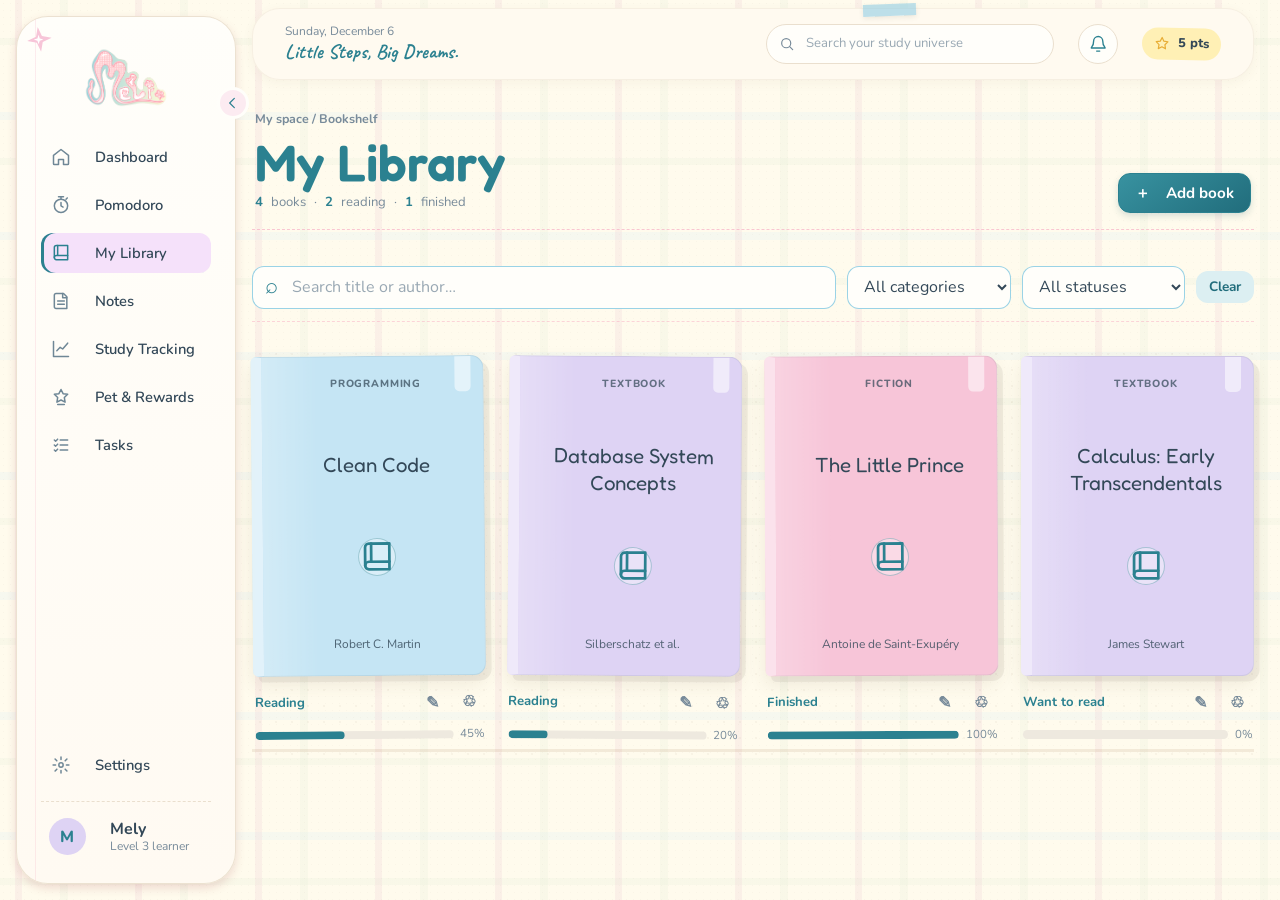
==== frontend/library.html @ 806b7073 "Update backend structure" ====
<!DOCTYPE html>
<html lang="en">
<head>
  <meta charset="UTF-8">
  <meta name="viewport" content="width=device-width, initial-scale=1">
  <meta name="api-base-url" content="http://localhost:5030">
  <meta name="theme-color" content="#fffbed">
  <title>My Library | MELIO</title>
  <link rel="preconnect" href="https://fonts.googleapis.com">
  <link rel="preconnect" href="https://fonts.gstatic.com" crossorigin>
  <link
    href="https://fonts.googleapis.com/css2?family=Caveat:wght@500;600;700&family=Fredoka:wght@500;600;700&family=Nunito:wght@400;600;700;800&display=swap"
    rel="stylesheet">
  <link rel="stylesheet" href="css/variables.css">
  <link rel="stylesheet" href="css/reset.css">
  <link rel="stylesheet" href="css/base.css">
  <link rel="stylesheet" href="css/components.css">
  <link rel="stylesheet" href="css/layout.css">
  <link rel="stylesheet" href="css/pages/library.css">
</head>
<body>
  <div id="app-root" aria-busy="true">
    <div class="app-loading" role="status">Opening your bookshelf…</div>
  </div>

  <template id="library-template">
    <div class="library-page">
      <header class="library-heading">
        <div>
          <p class="page-heading__eyebrow">My space / Bookshelf</p>
          <h1>My Library</h1>
          <p class="library-heading__summary">
            <strong data-book-total>0</strong> books
            <span aria-hidden="true">·</span>
            <strong data-book-reading>0</strong> reading
            <span aria-hidden="true">·</span>
            <strong data-book-finished>0</strong> finished
          </p>
        </div>
        <button class="btn btn-primary" type="button" data-add-book>
          <span aria-hidden="true">＋</span> Add book
        </button>
      </header>

      <div class="library-toolbar" role="search" aria-label="Search and filter books">
        <label class="library-search">
          <span class="visually-hidden">Search title, author, or category</span>
          <span aria-hidden="true">⌕</span>
          <input class="form-input" type="search" placeholder="Search title or author…" data-book-search>
        </label>
        <label>
          <span class="visually-hidden">Filter by category</span>
          <select class="form-select" data-category-filter>
            <option value="all">All categories</option>
            <option>Programming</option>
            <option>Textbook</option>
            <option>Fiction</option>
            <option>Other</option>
          </select>
        </label>
        <label>
          <span class="visually-hidden">Filter by reading status</span>
          <select class="form-select" data-status-filter>
            <option value="all">All statuses</option>
            <option value="Want to read">Want to read</option>
            <option value="Reading">Reading</option>
            <option value="Finished">Finished</option>
          </select>
        </label>
        <button class="btn btn-soft btn-small" type="button" data-clear-filters>Clear</button>
      </div>

      <section class="book-shelf" aria-label="Bookshelf">
        <div class="book-grid" data-book-grid></div>
        <div class="library-empty" data-library-empty hidden>
          <span class="library-empty__icon" aria-hidden="true">⌕</span>
          <h2>No books on this shelf</h2>
          <p>Try another search, or add a new book to your collection.</p>
        </div>
      </section>

      <dialog class="book-dialog card" data-editor-dialog aria-labelledby="book-dialog-title">
        <form class="book-form" data-book-form>
          <header class="dialog-heading">
            <div>
              <p class="page-heading__eyebrow">A new shelf-mate</p>
              <h2 id="book-dialog-title" data-editor-title>Add a book</h2>
            </div>
            <button class="icon-button" type="button" data-close-editor aria-label="Close book editor">×</button>
          </header>
          <label class="form-group">
            <span class="form-label">Book title</span>
            <input class="form-input" name="title" maxlength="100" required placeholder="What are you reading?">
          </label>
          <label class="form-group">
            <span class="form-label">Author</span>
            <input class="form-input" name="author" maxlength="80" required placeholder="Author name">
          </label>
          <div class="book-form__row">
            <label class="form-group">
              <span class="form-label">Category</span>
              <select class="form-select" name="category">
                <option>Programming</option>
                <option>Textbook</option>
                <option>Fiction</option>
                <option>Other</option>
              </select>
            </label>
            <label class="form-group">
              <span class="form-label">Reading status</span>
              <select class="form-select" name="status">
                <option>Want to read</option>
                <option>Reading</option>
                <option>Finished</option>
              </select>
            </label>
          </div>
          <label class="form-group">
            <span class="form-label">Progress <output data-progress-output>0%</output></span>
            <input class="book-progress-input" type="range" name="progress" min="0" max="100" step="5" value="0">
          </label>
          <label class="form-group">
            <span class="form-label">A note about this book</span>
            <textarea class="form-input book-form__summary" name="summary" maxlength="500"
              placeholder="A thought, a quote, or what you hope to learn…"></textarea>
          </label>
          <div class="book-form__actions">
            <button class="btn btn-secondary" type="button" data-close-editor>Cancel</button>
            <button class="btn btn-primary" type="submit">Save book</button>
          </div>
        </form>
      </dialog>

      <dialog class="book-dialog book-detail-dialog card" data-details-dialog aria-labelledby="book-details-title">
        <header class="dialog-heading">
          <div>
            <p class="page-heading__eyebrow" data-details-category></p>
            <h2 id="book-details-title" data-details-title></h2>
            <p class="book-detail-dialog__author" data-details-author></p>
          </div>
          <button class="icon-button" type="button" data-close-details aria-label="Close book details">×</button>
        </header>
        <div class="book-detail-dialog__progress">
          <span data-details-status></span>
          <strong data-details-progress></strong>
          <div class="progress-track" role="progressbar" data-details-progressbar>
            <span></span>
          </div>
        </div>
        <p class="book-detail-dialog__summary" data-details-summary></p>
        <div class="book-form__actions">
          <button class="btn btn-secondary" type="button" data-details-edit>Edit details</button>
          <button class="btn btn-soft" type="button" data-close-details>Close</button>
        </div>
      </dialog>
    </div>
  </template>

  <script type="module" src="js/pages/library.js"></script>
</body>
</html>
---- frontend/css/variables.css ----
:root {
  color-scheme: light;

  --color-cream: #fffbed;
  --color-surface: #fffefa;
  --color-surface-soft: #fff8f1;
  --color-paper: #fffaf2;
  --color-paper-shadow: #f3eadc;
  --color-ink: #334858;
  --color-ink-muted: #788b9a;
  --color-primary: #2b8190;
  --color-primary-hover: #216d7c;
  --color-primary-soft: #dceff2;
  --color-border: #eadfce;
  --color-border-strong: #d8cdbd;
  --color-focus: #79c4df;
  --color-rule: rgba(112, 183, 205, 0.2);
  --color-margin-rule: rgba(240, 142, 174, 0.32);
  --color-pink: #f7c5d8;
  --color-pink-soft: #fcebf1;
  --color-mint: #ccebd9;
  --color-mint-soft: #eaf7ef;
  --color-lavender: #ded3f4;
  --color-blue: #c5e5f4;
  --color-blue-soft: #edf6fb;
  --color-peach: #ffddc6;
  --color-yellow: #fff0b5;
  --color-success: #62bb91;
  --color-danger: #d75c68;
  --color-error-soft: #fde7e6;

  --font-display: "Fredoka", "Trebuchet MS", sans-serif;
  --font-body: "Nunito", "Segoe UI", sans-serif;
  --font-hand: "Caveat", "Comic Sans MS", cursive;

  --space-1: 0.5rem;
  --space-2: 1rem;
  --space-3: 1.5rem;
  --space-4: 2rem;
  --space-5: 2.5rem;
  --space-6: 3rem;
  --space-8: 4rem;

  --radius-xs: 0.5rem;
  --radius-sm: 0.75rem;
  --radius-md: 1.25rem;
  --radius-lg: 1.75rem;
  --radius-xl: 2rem;
  --radius-pill: 999px;

  --shadow-card: 0 4px 14px rgba(100, 79, 63, 0.08);
  --shadow-raised: 0 8px 22px rgba(100, 79, 63, 0.12);
  --shadow-paper: 0 14px 28px rgba(100, 79, 63, 0.1), 0 2px 5px rgba(100, 79, 63, 0.05);
  --shadow-tape: 0 2px 5px rgba(90, 76, 62, 0.1);
  --shadow-sidebar: 0 4px 10px rgba(170, 83, 91, 0.2);
  --shadow-button: 0 3px 7px rgba(40, 100, 111, 0.18);

  --sidebar-width: 13.75rem;
  --sidebar-collapsed-width: 3.5rem;
  --shell-gap: 1rem;
  --page-gutter: clamp(1rem, 2vw, 1.75rem);
  --header-height: 4.5rem;

  --duration-fast: 140ms;
  --duration-normal: 220ms;
  --ease-standard: cubic-bezier(0.2, 0, 0, 1);

  /* Compatibility aliases for the existing auth styles. */
  --cream: var(--color-cream);
  --ivory: var(--color-surface);
  --pink: var(--color-pink);
  --blue: var(--color-blue);
  --lavender: var(--color-lavender);
  --mint: var(--color-mint);
  --yellow: var(--color-yellow);
  --peach: var(--color-peach);
  --accent: #d45c8a;
  --accent-dark: #b8466f;
  --accent-soft: #fde4ee;
  --ink: var(--color-ink);
  --ink-soft: var(--color-ink-muted);
  --success-bg: #dff4e8;
  --success-text: #2f7a54;
  --error-bg: var(--color-error-soft);
  --error-text: #b23a3a;
  --font-heading: var(--font-display);
  --shadow-soft: var(--shadow-card);
}

:root[data-color-theme="rose"] {
  --color-cream: #fff8f8;
  --color-surface-soft: #fff1f4;
  --color-paper: #fffaf6;
  --color-primary: #a7597c;
  --color-primary-hover: #884461;
  --color-primary-soft: #f9e4ed;
  --color-focus: #dc93b1;
  --color-rule: rgba(192, 134, 160, 0.2);
}

:root[data-color-theme="mint"] {
  --color-cream: #f7fff9;
  --color-surface-soft: #effaf2;
  --color-paper: #fbfff8;
  --color-primary: #39846c;
  --color-primary-hover: #2b6b57;
  --color-primary-soft: #dcefe4;
  --color-focus: #83c4a4;
  --color-rule: rgba(100, 169, 135, 0.2);
}

html[data-text-size="large"] {
  font-size: 112.5%;
}

html[data-reduce-motion="true"] *,
html[data-reduce-motion="true"] *::before,
html[data-reduce-motion="true"] *::after {
  scroll-behavior: auto !important;
  animation-duration: 0.01ms !important;
  animation-iteration-count: 1 !important;
  transition-duration: 0.01ms !important;
}
---- frontend/css/base.css ----
body {
  color: var(--color-ink);
  background-color: var(--color-cream);
  background-image:
    radial-gradient(rgba(105, 92, 75, 0.035) 0.65px, transparent 0.75px),
    repeating-linear-gradient(
      90deg,
      transparent 0 15px,
      rgba(236, 202, 211, 0.22) 15px 22px,
      transparent 22px 60px,
      rgba(224, 235, 213, 0.2) 60px 68px,
      transparent 68px 120px
    ),
    repeating-linear-gradient(
      0deg,
      transparent 0 15px,
      rgba(224, 235, 213, 0.2) 15px 22px,
      transparent 22px 60px,
      rgba(219, 238, 245, 0.24) 60px 68px,
      transparent 68px 120px
    );
  background-size: 7px 7px, auto, auto;
  background-attachment: fixed;
  font-family: var(--font-body);
  font-size: 1rem;
  line-height: 1.5;
  -webkit-font-smoothing: antialiased;
  text-rendering: optimizeLegibility;
}

h1,
h2,
h3,
h4,
p {
  margin: 0;
}

h1,
h2,
h3,
h4 {
  color: var(--color-ink);
  font-family: var(--font-display);
  font-weight: 600;
  line-height: 1.2;
}

.logo {
  margin: 0;
  color: #d45c8a;
  font-family: var(--font-display);
  font-size: 2.4rem;
  font-weight: 700;
  letter-spacing: 0.18em;
}

.slogan {
  margin: 0;
  color: var(--color-ink-muted);
  font-family: var(--font-hand);
  font-size: 1.2rem;
  font-weight: 700;
}

a {
  color: var(--color-primary);
  text-decoration: none;
}

a:hover {
  color: var(--color-primary-hover);
}

button {
  color: inherit;
}

:focus-visible {
  outline: 3px solid var(--color-focus);
  outline-offset: 3px;
}

.text-soft {
  color: var(--color-ink-muted);
}

.text-center {
  text-align: center;
}

.visually-hidden {
  position: absolute !important;
  width: 1px !important;
  height: 1px !important;
  padding: 0 !important;
  overflow: hidden !important;
  clip: rect(0, 0, 0, 0) !important;
  white-space: nowrap !important;
  border: 0 !important;
}

.skip-link {
  position: fixed;
  z-index: 100;
  top: var(--space-3);
  left: var(--space-3);
  padding: var(--space-3) var(--space-4);
  transform: translateY(-160%);
  border-radius: var(--radius-sm);
  color: #fff;
  background: var(--color-primary);
}

.skip-link:focus {
  transform: translateY(0);
}

@media (prefers-reduced-motion: reduce) {
  *,
  *::before,
  *::after {
    scroll-behavior: auto !important;
    animation-duration: 0.01ms !important;
    animation-iteration-count: 1 !important;
    transition-duration: 0.01ms !important;
  }
}

@keyframes buddy-float {
  0%,
  100% {
    transform: translateY(0);
  }

  50% {
    transform: translateY(-0.35rem);
  }
}
---- frontend/css/components.css ----
.card,
.dashboard-card {
  min-width: 0;
  border: 1px solid var(--color-border);
  border-radius: var(--radius-lg);
  background: var(--color-surface);
  box-shadow: var(--shadow-paper);
}

.card {
  position: relative;
  padding: var(--space-4);
  background-image: linear-gradient(180deg, rgba(255, 255, 255, 0.72), transparent 5rem);
}

.card--taped::before {
  position: absolute;
  top: -0.75rem;
  left: 50%;
  width: 6.875rem;
  height: 1.5rem;
  border-radius: 0.2rem;
  background: rgba(255, 240, 181, 0.86);
  box-shadow: var(--shadow-tape);
  background-image: repeating-linear-gradient(
    45deg,
    rgba(255, 255, 255, 0.3) 0 6px,
    transparent 6px 12px
  );
  content: "";
  transform: translateX(-50%) rotate(-3deg);
}

.btn {
  display: inline-flex;
  min-height: 2.5rem;
  align-items: center;
  justify-content: center;
  gap: var(--space-2);
  padding: 0.55rem 1rem;
  border: 1px solid transparent;
  border-radius: var(--radius-sm);
  background: transparent;
  color: var(--color-ink);
  font-family: var(--font-body);
  font-size: 0.95rem;
  font-weight: 700;
  line-height: 1.2;
  text-align: center;
  text-decoration: none;
  transition:
    background-color var(--duration-fast) var(--ease-standard),
    border-color var(--duration-fast) var(--ease-standard),
    box-shadow var(--duration-fast) var(--ease-standard),
    transform var(--duration-fast) var(--ease-standard);
}

.btn:hover {
  text-decoration: none;
  transform: translateY(-1px);
}

.btn:active {
  transform: translateY(0);
}

.btn:disabled {
  cursor: not-allowed;
  opacity: 0.58;
  transform: none;
}

.btn-primary {
  border-color: var(--color-primary);
  background: linear-gradient(145deg, #3892a0, var(--color-primary-hover));
  box-shadow: var(--shadow-button);
  color: #fff;
}

.btn-primary:hover {
  border-color: var(--color-primary-hover);
  background: linear-gradient(145deg, var(--color-primary), var(--color-primary-hover));
  color: #fff;
}

.btn-secondary {
  border-color: var(--color-border);
  background: var(--color-surface);
}

.btn-secondary:hover {
  border-color: var(--color-border-strong);
  background: var(--color-surface-soft);
}

.btn-soft {
  border-color: transparent;
  background: var(--color-primary-soft);
  color: var(--color-primary-hover);
}

.btn-block {
  width: 100%;
}

.btn-small {
  min-height: 2rem;
  padding: 0.4rem 0.75rem;
  font-size: 0.85rem;
}

.icon-button {
  display: inline-grid;
  width: 2.5rem;
  height: 2.5rem;
  flex: 0 0 auto;
  place-items: center;
  padding: 0;
  border: 1px solid var(--color-border);
  border-radius: var(--radius-pill);
  background: var(--color-surface);
  color: var(--color-primary);
  transition:
    background-color var(--duration-fast) var(--ease-standard),
    border-color var(--duration-fast) var(--ease-standard);
}

.icon-button:hover {
  border-color: var(--color-primary-soft);
  background: var(--color-primary-soft);
}

.icon-button svg {
  width: 1.15rem;
  height: 1.15rem;
}

.form-group {
  margin-bottom: var(--space-3);
}

.form-label {
  display: block;
  margin-bottom: var(--space-2);
  color: var(--color-ink);
  font-size: 0.92rem;
  font-weight: 700;
}

.form-input,
.form-select {
  width: 100%;
  min-height: 2.5rem;
  padding: 0.55rem 0.75rem;
  border: 1px solid var(--color-focus);
  border-radius: var(--radius-sm);
  background: var(--color-surface);
  color: var(--color-ink);
  transition:
    border-color var(--duration-fast) var(--ease-standard),
    box-shadow var(--duration-fast) var(--ease-standard);
}

.form-input::placeholder {
  color: #99a8b3;
}

.form-input:focus,
.form-select:focus {
  border-color: var(--color-primary);
  outline: none;
  box-shadow: 0 0 0 3px var(--color-primary-soft);
}

.form-input.is-invalid {
  border-color: var(--color-danger);
}

.field-error {
  min-height: 1.2em;
  margin-top: var(--space-1);
  color: var(--color-danger);
  font-size: 0.85rem;
  font-weight: 700;
}

.input-wrap {
  position: relative;
}

.input-wrap .form-input {
  padding-right: 3rem;
}

.toggle-password {
  position: absolute;
  top: 50%;
  right: var(--space-2);
  padding: var(--space-1);
  transform: translateY(-50%);
  border: 0;
  border-radius: var(--radius-xs);
  background: transparent;
}

.alert {
  margin-bottom: var(--space-3);
  padding: var(--space-3) var(--space-4);
  border-radius: var(--radius-sm);
  font-size: 0.95rem;
  font-weight: 700;
}

.alert[hidden] {
  display: none;
}

.alert-error {
  background: var(--color-error-soft);
  color: #a93642;
}

.alert-success {
  background: var(--color-mint-soft);
  color: #2f7a54;
}

.progress-track {
  width: 100%;
  height: 0.55rem;
  overflow: hidden;
  border-radius: var(--radius-pill);
  background: #eee9df;
}

.progress-track > span {
  display: block;
  width: var(--progress, 0%);
  height: 100%;
  border-radius: inherit;
  background: var(--progress-color, var(--color-primary));
}

.tag {
  display: inline-flex;
  min-height: 1.75rem;
  align-items: center;
  padding: 0.25rem 0.65rem;
  border-radius: var(--radius-sm);
  background: var(--color-blue);
  color: var(--color-ink);
  font-size: 0.78rem;
  font-weight: 700;
  white-space: nowrap;
}

.paper-label {
  display: inline-flex;
  min-height: 1.6rem;
  align-items: center;
  padding: 0.2rem 0.65rem;
  border: 1px dashed rgba(74, 120, 139, 0.24);
  border-radius: 0.35rem 0.65rem 0.35rem 0.65rem;
  background: var(--color-paper);
  color: var(--color-primary-hover);
  font-size: 0.7rem;
  font-weight: 800;
  letter-spacing: 0.08em;
  text-transform: uppercase;
}

.sticker-star {
  display: inline-grid;
  width: 2rem;
  aspect-ratio: 1;
  place-items: center;
  border: 2px solid rgba(255, 255, 255, 0.8);
  border-radius: 0.7rem;
  background: var(--color-pink);
  box-shadow: var(--shadow-tape);
  color: #fff;
  transform: rotate(-8deg);
}

@media (max-width: 480px) {
  .card {
    padding: var(--space-3);
  }
}
---- frontend/css/layout.css ----
.app-frame {
  --current-sidebar-width: var(--sidebar-width);
  display: grid;
  min-height: 100vh;
  grid-template-columns: calc(var(--current-sidebar-width) + 2rem) minmax(0, 1fr);
  transition: grid-template-columns var(--duration-normal) var(--ease-standard);
}

.app-frame[data-collapsed="true"] {
  --current-sidebar-width: var(--sidebar-collapsed-width);
}

.sidebar {
  position: fixed;
  z-index: 30;
  top: 1rem;
  bottom: 1rem;
  left: 1rem;
  display: flex;
  width: var(--current-sidebar-width);
  flex-direction: column;
  padding: var(--space-3);
  overflow: visible;
  border: 1px solid rgba(234, 223, 206, 0.9);
  border-radius: var(--radius-xl);
  background:
    linear-gradient(90deg, transparent 1.15rem, rgba(240, 142, 174, 0.16) 1.15rem 1.2rem, transparent 1.2rem),
    linear-gradient(180deg, #fffefa, #fffaf2);
  box-shadow: var(--shadow-sidebar);
  transition:
    width var(--duration-normal) var(--ease-standard),
    transform var(--duration-normal) var(--ease-standard);
}

.sidebar::before {
  position: absolute;
  z-index: 2;
  top: 0.65rem;
  left: 0.6rem;
  display: grid;
  width: 1.55rem;
  aspect-ratio: 1;
  place-items: center;
  background: var(--color-pink);
  clip-path: polygon(50% 0, 62% 38%, 100% 50%, 62% 62%, 50% 100%, 38% 62%, 0 50%, 38% 38%);
  filter: drop-shadow(0 2px 3px rgba(90, 76, 62, 0.15));
  content: "";
  transform: rotate(-8deg);
  pointer-events: none;
}

.sidebar::after {
  position: absolute;
  z-index: 3;
  top: 1.11rem;
  left: 1.05rem;
  width: 0.6rem;
  aspect-ratio: 1;
  background: #fff;
  clip-path: polygon(50% 0, 62% 38%, 100% 50%, 62% 62%, 50% 100%, 38% 62%, 0 50%, 38% 38%);
  content: "";
  pointer-events: none;
}

.sidebar__brand {
  display: flex;
  min-height: 4.5rem;
  align-items: center;
  justify-content: center;
  padding: 0 var(--space-2);
}

.sidebar__brand-link {
  display: block;
  width: 100%;
}

.sidebar__brand img {
  width: 8rem;
  max-height: 3.75rem;
  margin: 0 auto;
  object-fit: contain;
}

.sidebar__brand-mark {
  display: none;
  width: 2.5rem;
  height: 2.5rem;
  place-items: center;
  border-radius: var(--radius-sm);
  background: var(--color-pink);
  color: #fff;
}

.app-frame[data-collapsed="true"] .sidebar__brand img,
.app-frame[data-collapsed="true"] .sidebar__label,
.app-frame[data-collapsed="true"] .sidebar__profile-copy {
  display: none;
}

.app-frame[data-collapsed="true"] .sidebar__brand-mark {
  display: grid;
}

.app-frame[data-collapsed="true"] .sidebar__link,
.app-frame[data-collapsed="true"] .sidebar__settings {
  justify-content: center;
  padding-inline: 0;
}

.sidebar__collapse-icon {
  width: 1rem;
  height: 1rem;
}

.sidebar__collapse {
  position: absolute;
  z-index: 1;
  top: 4.35rem;
  right: -0.85rem;
  display: grid;
  width: 2rem;
  height: 2rem;
  place-items: center;
  padding: 0;
  border: 3px solid var(--color-surface);
  border-radius: var(--radius-pill);
  background: var(--color-pink-soft);
  color: var(--color-primary);
}

.sidebar__nav {
  min-height: 0;
  flex: 1 1 auto;
  margin-top: var(--space-3);
  overflow-y: auto;
}

.sidebar__list {
  display: grid;
  gap: var(--space-1);
  margin: 0;
  padding: 0;
  list-style: none;
}

.sidebar__link,
.sidebar__settings {
  display: flex;
  min-height: 2.5rem;
  align-items: center;
  gap: var(--space-3);
  padding: 0.5rem 0.65rem;
  border-radius: var(--radius-sm);
  color: var(--color-ink);
  font-size: 0.92rem;
  font-weight: 600;
  transition:
    background-color var(--duration-fast) var(--ease-standard),
    color var(--duration-fast) var(--ease-standard);
}

.sidebar__link:hover,
.sidebar__settings:hover {
  background: var(--color-surface-soft);
  color: var(--color-primary);
  transform: translateX(2px);
}

.sidebar__link[aria-current="page"] {
  background: var(--nav-active-bg, var(--color-primary-soft));
  box-shadow: inset 3px 0 var(--color-primary);
  color: var(--color-ink);
}

.sidebar__settings[aria-current="page"] {
  background: var(--color-pink-soft);
  box-shadow: inset 3px 0 var(--color-primary);
  color: var(--color-primary-hover);
}

.sidebar__link--dashboard {
  --nav-active-bg: var(--color-pink-soft);
}

.sidebar__link--pomodoro {
  --nav-active-bg: #d9f1f5;
}

.sidebar__link--library {
  --nav-active-bg: #f5e1fa;
}

.sidebar__link--notes {
  --nav-active-bg: #f1f8d7;
}

.sidebar__link--tracking {
  --nav-active-bg: #ffebcf;
}

.sidebar__link--pet {
  --nav-active-bg: var(--color-lavender);
}

.sidebar__link--tasks {
  --nav-active-bg: #c9efce;
}

.sidebar__icon {
  width: 1.25rem;
  height: 1.25rem;
  flex: 0 0 auto;
  color: #6f8796;
}

.sidebar__link[aria-current="page"] .sidebar__icon {
  color: var(--color-primary);
}

.sidebar__label {
  overflow: hidden;
  text-overflow: ellipsis;
  white-space: nowrap;
}

.sidebar__footer {
  display: grid;
  gap: var(--space-2);
  padding-top: var(--space-3);
}

.sidebar__profile {
  display: flex;
  min-width: 0;
  align-items: center;
  gap: var(--space-3);
  padding: var(--space-2) var(--space-1) 0.25rem;
  border-top: 1px dashed var(--color-border);
}

.sidebar__avatar {
  display: grid;
  width: 2.3rem;
  height: 2.3rem;
  flex: 0 0 auto;
  place-items: center;
  border-radius: var(--radius-pill);
  background: var(--color-lavender);
  color: var(--color-primary);
  font-weight: 800;
}

.sidebar__profile-copy {
  display: grid;
  min-width: 0;
  line-height: 1.25;
}

.sidebar__profile-copy span:first-child {
  color: var(--color-ink);
  font-weight: 700;
}

.sidebar__profile-copy span:last-child {
  color: var(--color-ink-muted);
  font-size: 0.75rem;
}

.sidebar__backdrop {
  display: none;
}

.app-main {
  grid-column: 2;
  min-width: 0;
  padding: 0 var(--page-gutter) var(--space-8) 0;
}

.app-header {
  position: sticky;
  z-index: 20;
  top: 0.5rem;
  display: flex;
  min-height: var(--header-height);
  align-items: center;
  gap: var(--space-3);
  margin: 0 0 var(--space-4);
  padding: 0 var(--space-4);
  border: 1px solid rgba(234, 223, 206, 0.42);
  border-radius: var(--radius-lg);
  background: rgba(255, 250, 241, 0.94);
  box-shadow: 0 3px 12px rgba(100, 79, 63, 0.05);
  backdrop-filter: blur(10px);
}

.app-header::before {
  position: absolute;
  top: -0.3rem;
  left: 61%;
  width: 3.3rem;
  height: 0.72rem;
  transform: rotate(-2deg);
  background: rgba(137, 201, 226, 0.56);
  box-shadow: var(--shadow-tape);
  content: "";
  pointer-events: none;
}

.header__menu-toggle {
  display: none;
}

.header__brand-copy {
  display: grid;
  line-height: 1.25;
}

.header__date {
  color: var(--color-ink-muted);
  font-size: 0.75rem;
}

.header__tagline {
  color: var(--color-primary);
  font-family: var(--font-hand);
  font-size: 1.25rem;
  font-weight: 700;
}

.header__search {
  position: relative;
  width: min(18rem, 30vw);
  margin-left: auto;
}

.header__search .form-input {
  min-height: 2.35rem;
  padding-left: 2.4rem;
  border-color: var(--color-border);
  border-radius: var(--radius-pill);
  font-size: 0.82rem;
}

.header__search-icon {
  position: absolute;
  top: 50%;
  left: 0.8rem;
  width: 1rem;
  height: 1rem;
  color: var(--color-ink-muted);
  transform: translateY(-50%);
  pointer-events: none;
}

.header__points {
  display: inline-flex;
  min-height: 2rem;
  align-items: center;
  gap: var(--space-1);
  padding: 0.25rem 0.75rem;
  border-radius: var(--radius-pill);
  background: var(--color-yellow);
  color: var(--color-ink);
  font-size: 0.8rem;
  font-weight: 800;
  white-space: nowrap;
  transform: rotate(1.5deg);
}

.header__points svg {
  width: 1rem;
  height: 1rem;
  color: #e8ad35;
}

.main-content {
  min-width: 0;
}

.app-loading,
.app-error {
  display: grid;
  min-height: 100vh;
  place-content: center;
  padding: var(--space-4);
  text-align: center;
}

.app-error {
  color: var(--color-danger);
}

@media (max-width: 900px) {
  .app-header {
    padding-inline: var(--space-3);
  }

  .header__search {
    width: min(14rem, 28vw);
  }
}

@media (max-width: 680px) {
  .app-frame,
  .app-frame[data-collapsed="true"] {
    display: block;
  }

  .sidebar {
    top: 0.5rem;
    bottom: 0.5rem;
    left: 0.5rem;
    width: min(var(--sidebar-width), calc(100vw - 3.5rem));
    transform: translateX(calc(-100% - 1rem));
  }

  .app-frame[data-mobile-open="true"] .sidebar {
    transform: translateX(0);
  }

  .app-frame[data-mobile-open="true"] .sidebar__backdrop {
    position: fixed;
    z-index: 25;
    inset: 0;
    display: block;
    border: 0;
    background: rgba(44, 58, 68, 0.3);
  }

  .app-frame[data-collapsed="true"] .sidebar__label,
  .app-frame[data-collapsed="true"] .sidebar__brand img,
  .app-frame[data-collapsed="true"] .sidebar__profile-copy {
    display: initial;
  }

  .app-frame[data-collapsed="true"] .sidebar__brand img {
    display: block;
  }

  .app-frame[data-collapsed="true"] .sidebar__brand-mark,
  .app-frame[data-collapsed="true"] .sidebar__collapse {
    display: none;
  }

  .app-frame[data-collapsed="true"] .sidebar__link,
  .app-frame[data-collapsed="true"] .sidebar__settings {
    justify-content: flex-start;
    padding-inline: 0.65rem;
  }

  .app-main {
    padding: 0 var(--space-3) var(--space-8);
  }

  .app-header {
    top: 0.35rem;
    min-height: 4rem;
    gap: var(--space-2);
    margin-bottom: var(--space-3);
  }

  .header__menu-toggle {
    display: inline-grid;
  }

  .header__brand-copy {
    margin-right: auto;
  }

  .header__search {
    display: none;
  }
}

@media (prefers-reduced-motion: reduce) {
  *,
  *::before,
  *::after {
    scroll-behavior: auto !important;
    transition-duration: 0.01ms !important;
  }
}
---- frontend/css/pages/library.css ----
.library-page {
  display: grid;
  gap: var(--space-3);
}

.library-heading {
  display: flex;
  align-items: end;
  justify-content: space-between;
  gap: var(--space-3);
  padding: 0.35rem 0.2rem 1rem;
  border-bottom: 1px dashed rgba(247, 158, 187, 0.56);
}

.library-heading h1 {
  color: var(--color-primary);
  font-size: clamp(2.2rem, 4vw, 3.35rem);
}

.page-heading__eyebrow {
  margin-bottom: 0.2rem;
  color: var(--color-ink-muted);
  font-size: 0.78rem;
  font-weight: 700;
}

.library-heading__summary {
  display: flex;
  flex-wrap: wrap;
  align-items: center;
  gap: 0.5rem;
  color: var(--color-ink-muted);
  font-size: 0.82rem;
}

.library-heading__summary strong {
  color: var(--color-primary);
}

.library-toolbar {
  display: grid;
  grid-template-columns: minmax(12rem, 1fr) minmax(9rem, 0.28fr) minmax(9rem, 0.28fr) auto;
  align-items: center;
  gap: 0.7rem;
  padding: 0.75rem 0;
  border-bottom: 1px dashed rgba(247, 158, 187, 0.42);
}

.library-toolbar label {
  min-width: 0;
}

.library-search {
  position: relative;
}

.library-search > span:not(.visually-hidden) {
  position: absolute;
  top: 50%;
  left: 0.8rem;
  color: var(--color-primary);
  font-size: 1.4rem;
  transform: translateY(-55%);
  pointer-events: none;
}

.library-search .form-input {
  padding-left: 2.45rem;
  border-color: rgba(121, 196, 223, 0.75);
  background: #fffefa;
}

.library-toolbar .form-select {
  min-width: 0;
  border-color: rgba(121, 196, 223, 0.75);
  background-color: #fffefa;
}

.book-shelf {
  position: relative;
  min-height: 20rem;
  padding: 0.6rem 0 1.5rem;
  background:
    linear-gradient(180deg, transparent calc(100% - 1.15rem), rgba(170, 127, 89, 0.14) calc(100% - 1.15rem) calc(100% - 0.95rem), transparent calc(100% - 0.95rem)),
    radial-gradient(circle, rgba(133, 111, 87, 0.09) 0.65px, transparent 0.8px) 0 0 / 16px 16px;
}

.book-grid {
  display: grid;
  grid-template-columns: repeat(4, minmax(0, 1fr));
  align-items: start;
  gap: clamp(0.9rem, 1.8vw, 1.5rem);
}

.book-card {
  --book-cover: var(--color-blue);
  min-width: 0;
  transform: rotate(var(--book-tilt, 0deg));
  transition: transform var(--duration-normal) var(--ease-standard);
}

.book-card:nth-child(4n + 1) {
  --book-tilt: -0.5deg;
}

.book-card:nth-child(4n + 2) {
  --book-tilt: 0.45deg;
}

.book-card:nth-child(4n + 3) {
  --book-tilt: -0.25deg;
}

.book-card:hover,
.book-card:focus-within {
  transform: translateY(-3px) rotate(0deg);
}

.book-card__cover {
  position: relative;
  display: grid;
  width: 100%;
  min-height: clamp(15rem, 25vw, 22rem);
  align-content: space-between;
  justify-items: center;
  gap: 1rem;
  padding: 1.2rem 1rem 1.35rem 1.4rem;
  overflow: hidden;
  border: 1px solid rgba(95, 116, 128, 0.12);
  border-left: 0.7rem solid rgba(255, 255, 255, 0.5);
  border-radius: 0.35rem 0.8rem 0.75rem 0.35rem;
  background:
    linear-gradient(90deg, rgba(255, 255, 255, 0.24), transparent 25%),
    var(--book-cover);
  box-shadow: 0.35rem 0.35rem 0 rgba(96, 91, 82, 0.09), 0 8px 18px rgba(100, 79, 63, 0.1);
  color: var(--color-ink);
  text-align: center;
  transition:
    box-shadow var(--duration-fast) var(--ease-standard),
    transform var(--duration-fast) var(--ease-standard);
}

.book-card__cover::before {
  position: absolute;
  top: 0;
  right: 0.8rem;
  width: 1rem;
  height: 2.2rem;
  border-radius: 0 0 0.3rem 0.3rem;
  background: rgba(255, 255, 255, 0.55);
  content: "";
}

.book-card__cover:hover {
  box-shadow: 0.45rem 0.5rem 0 rgba(96, 91, 82, 0.11), 0 13px 22px rgba(100, 79, 63, 0.14);
  transform: translateY(-2px);
}

.book-card__category {
  color: rgba(51, 72, 88, 0.72);
  font-size: 0.65rem;
  font-weight: 800;
  letter-spacing: 0.08em;
  text-transform: uppercase;
}

.book-card__title {
  max-width: 17ch;
  color: var(--color-ink);
  font-family: var(--font-display);
  font-size: clamp(1.05rem, 1.6vw, 1.45rem);
  line-height: 1.35;
  overflow-wrap: anywhere;
}

.book-card__mark {
  display: grid;
  width: 2.4rem;
  aspect-ratio: 1;
  place-items: center;
  border: 1px solid rgba(43, 129, 144, 0.35);
  border-radius: 50%;
  background: rgba(255, 255, 255, 0.36);
  color: var(--color-primary);
  font-size: 1.2rem;
}

.book-card__author {
  max-width: 24ch;
  color: rgba(51, 72, 88, 0.82);
  font-size: 0.75rem;
  overflow-wrap: anywhere;
}

.book-card__meta {
  display: grid;
  gap: 0.45rem;
  padding: 0.7rem 0.1rem 0;
}

.book-card__status {
  display: flex;
  align-items: center;
  justify-content: space-between;
  gap: 0.4rem;
  color: var(--color-primary);
  font-size: 0.82rem;
  font-weight: 700;
}

.book-card__actions {
  display: flex;
  align-items: center;
  gap: 0.3rem;
}

.book-card__action {
  display: inline-grid;
  width: 2rem;
  height: 2rem;
  flex: 0 0 auto;
  place-items: center;
  padding: 0;
  border: 0;
  border-radius: 50%;
  background: transparent;
  color: var(--color-ink-muted);
  font-size: 1rem;
}

.book-card__action:hover {
  background: rgba(255, 255, 255, 0.8);
  color: var(--color-primary);
}

.book-card__progress {
  display: grid;
  grid-template-columns: minmax(0, 1fr) auto;
  align-items: center;
  gap: 0.45rem;
  color: var(--color-ink-muted);
  font-size: 0.72rem;
}

.book-card__progress .progress-track {
  grid-column: 1;
}

.book-card__progress > span:last-child {
  grid-column: 2;
  grid-row: 1;
}

.library-empty {
  display: grid;
  min-height: 17rem;
  place-content: center;
  justify-items: center;
  padding: 2rem;
  color: var(--color-ink-muted);
  text-align: center;
}

.library-empty h2 {
  margin: 0.4rem 0 0.2rem;
  color: var(--color-primary);
  font-family: var(--font-hand);
  font-size: 1.8rem;
}

.library-empty__icon {
  color: var(--color-primary);
  font-size: 2.4rem;
}

.book-dialog {
  width: min(100% - 2rem, 35rem);
  max-height: min(90vh, 52rem);
  padding: clamp(1.2rem, 3vw, 2rem);
  border: 1px solid var(--color-border);
  border-radius: 1.3rem 1.7rem 1.1rem 1.5rem;
  background:
    linear-gradient(90deg, transparent 2rem, rgba(240, 142, 174, 0.17) 2rem 2.05rem, transparent 2.05rem),
    repeating-linear-gradient(180deg, transparent 0 2.6rem, rgba(112, 183, 205, 0.12) 2.6rem 2.65rem),
    var(--color-paper);
  box-shadow: 0 20px 60px rgba(51, 72, 88, 0.24);
  color: var(--color-ink);
}

.book-dialog::backdrop {
  background: rgba(44, 58, 68, 0.36);
  backdrop-filter: blur(2px);
}

.dialog-heading {
  display: flex;
  align-items: start;
  justify-content: space-between;
  gap: 1rem;
  margin-bottom: var(--space-3);
}

.dialog-heading h2 {
  margin: 0.1rem 0;
  color: var(--color-primary);
  font-family: var(--font-hand);
  font-size: 1.8rem;
}

.book-form .form-group {
  margin-bottom: 0.85rem;
}

.book-form .form-label {
  margin-bottom: 0.3rem;
  font-size: 0.84rem;
}

.book-form .form-input,
.book-form .form-select {
  border-color: var(--color-border);
  background-color: rgba(255, 255, 255, 0.9);
}

.book-form__row {
  display: grid;
  grid-template-columns: repeat(2, minmax(0, 1fr));
  gap: 0.8rem;
}

.book-progress-input {
  width: 100%;
  accent-color: var(--color-primary);
}

.book-progress-input + output,
.book-form output {
  float: right;
  color: var(--color-primary);
  font-weight: 800;
}

.book-form__summary {
  min-height: 6rem;
  resize: vertical;
}

.book-form__actions {
  display: flex;
  flex-wrap: wrap;
  justify-content: end;
  gap: 0.6rem;
  margin-top: 1.2rem;
}

.book-detail-dialog__author {
  color: var(--color-ink-muted);
}

.book-detail-dialog__progress {
  display: grid;
  grid-template-columns: minmax(0, 1fr) auto;
  gap: 0.45rem 1rem;
  margin: 1.5rem 0;
  padding: 1rem;
  border: 1px dashed rgba(112, 183, 205, 0.42);
  border-radius: 0.8rem;
  background: rgba(255, 255, 255, 0.66);
}

.book-detail-dialog__progress strong {
  color: var(--color-primary);
}

.book-detail-dialog__progress .progress-track {
  grid-column: 1 / -1;
}

.book-detail-dialog__summary {
  min-height: 3rem;
  color: var(--color-ink-muted);
  white-space: pre-wrap;
}

@media (max-width: 1050px) {
  .book-grid {
    grid-template-columns: repeat(3, minmax(0, 1fr));
  }
}

@media (max-width: 760px) {
  .library-toolbar {
    grid-template-columns: repeat(2, minmax(0, 1fr));
  }

  .library-search {
    grid-column: 1 / -1;
  }

  .library-toolbar > button {
    justify-self: start;
  }

  .book-grid {
    grid-template-columns: repeat(2, minmax(0, 1fr));
  }
}

@media (max-width: 480px) {
  .library-heading {
    align-items: start;
  }

  .library-heading > .btn {
    min-width: 2.8rem;
    padding-inline: 0.65rem;
    font-size: 0.82rem;
  }

  .book-grid {
    grid-template-columns: minmax(0, 1fr);
  }

  .book-card__cover {
    min-height: 14rem;
  }

  .book-form__row {
    grid-template-columns: minmax(0, 1fr);
    gap: 0;
  }
}
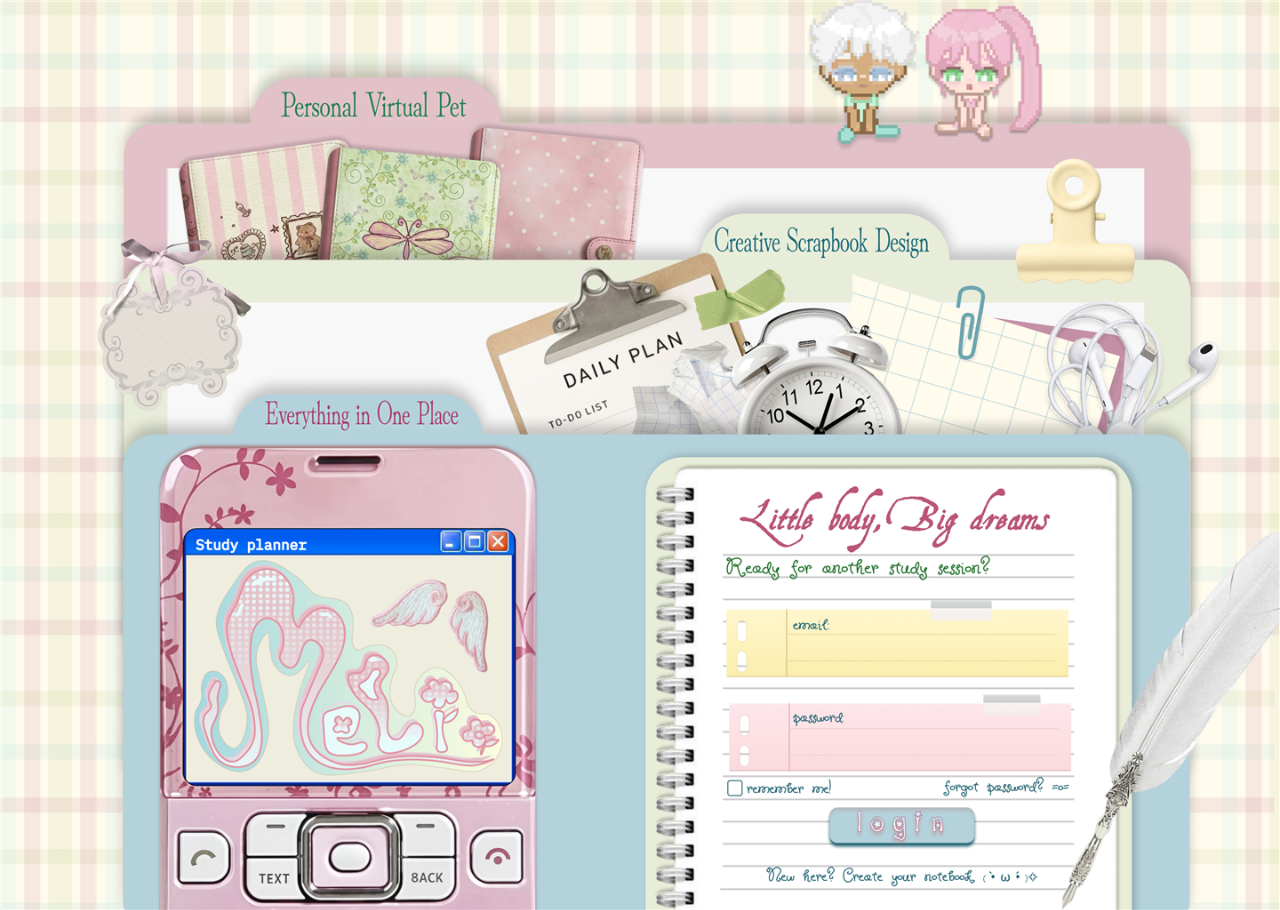
==== commit 260a0705: "Configurable CORS and API URL, better loading and error states" ====
--- a/frontend/library.html
+++ b/frontend/library.html
@@ -3,7 +3,6 @@
 <head>
   <meta charset="UTF-8">
   <meta name="viewport" content="width=device-width, initial-scale=1">
-  <meta name="api-base-url" content="http://localhost:5030">
   <meta name="theme-color" content="#fffbed">
   <title>My Library | MELIO</title>
   <link rel="preconnect" href="https://fonts.googleapis.com">
--- a/frontend/css/layout.css
+++ b/frontend/css/layout.css
@@ -167,6 +167,14 @@
   transform: translateX(2px);
 }
 
+.sidebar__logout {
+  width: 100%;
+  min-height: 2.75rem;
+  border: 0;
+  background: transparent;
+  text-align: left;
+}
+
 .sidebar__link[aria-current="page"] {
   background: var(--nav-active-bg, var(--color-primary-soft));
   box-shadow: inset 3px 0 var(--color-primary);
@@ -391,6 +399,13 @@
   color: var(--color-danger);
 }
 
+.app-error__actions {
+  display: flex;
+  flex-wrap: wrap;
+  justify-content: center;
+  gap: var(--space-2);
+}
+
 @media (max-width: 900px) {
   .app-header {
     padding-inline: var(--space-3);
